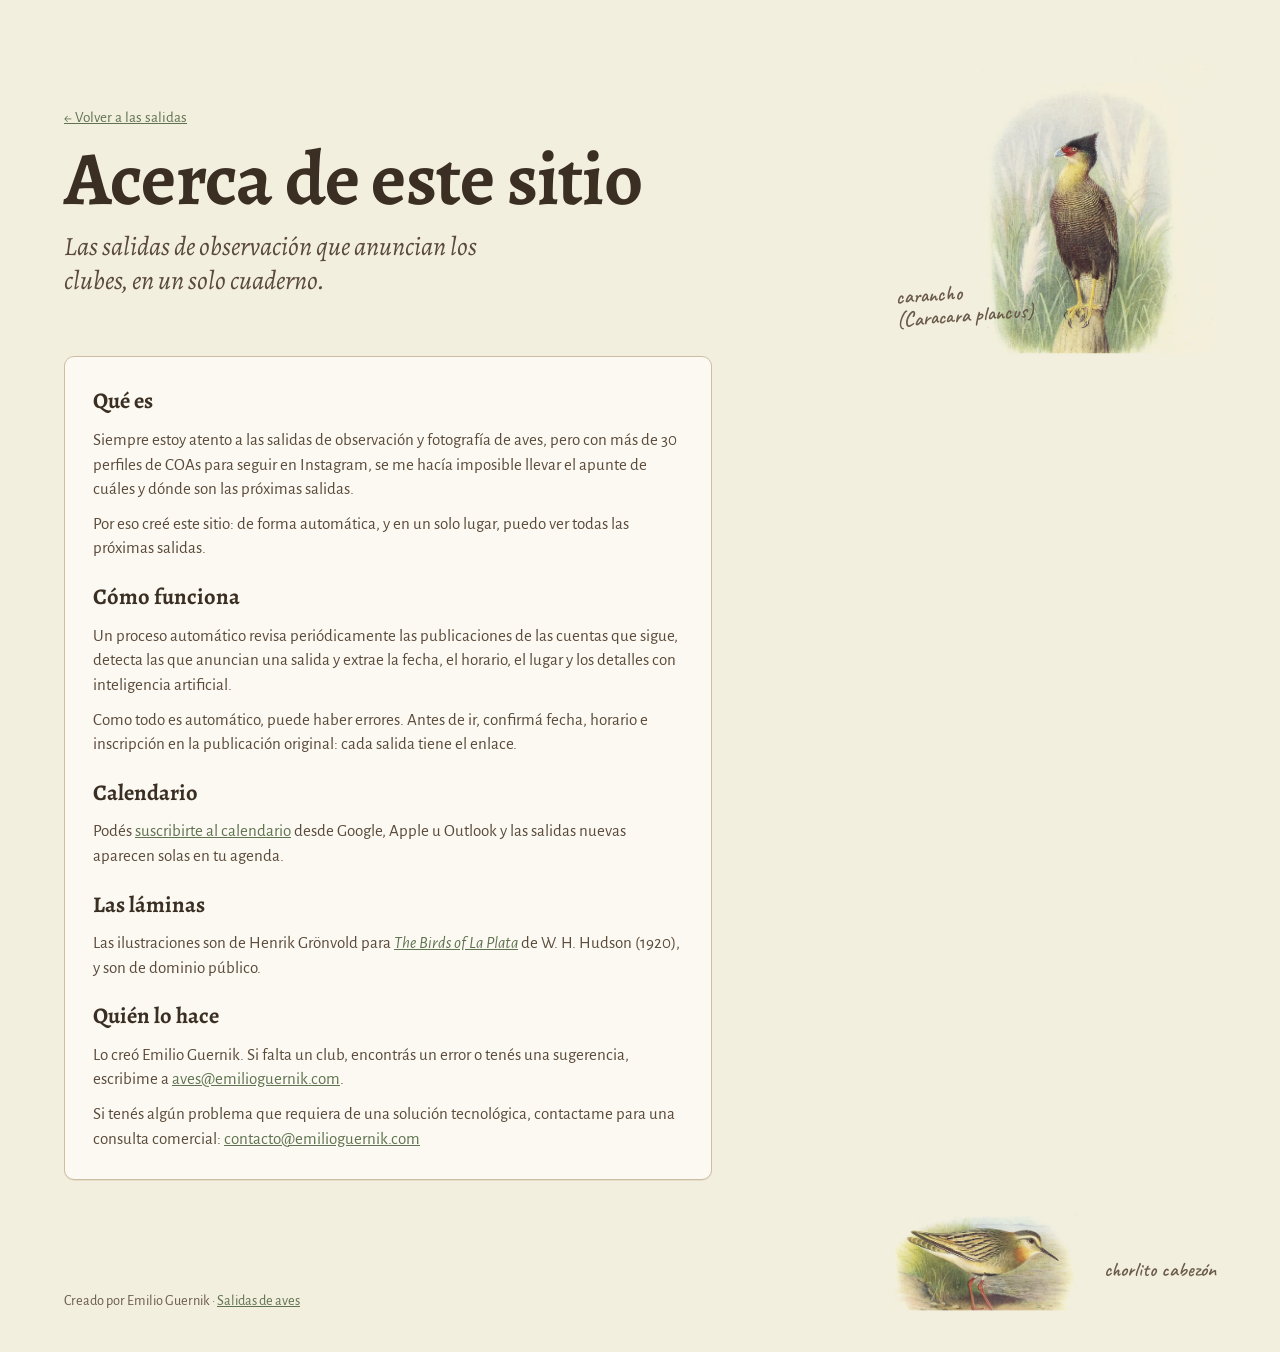
==== acerca.html @ 92a24837 "feat: contact box, byline and about page" ====
<!doctype html>
<html lang="es">
<head>
  <meta charset="utf-8">
  <meta name="viewport" content="width=device-width, initial-scale=1">
  <title>Acerca de · Salidas de aves</title>
  <meta name="description" content="Qué es Salidas de aves, cómo se arma y quién lo hace.">
  <meta name="theme-color" content="#F3EFDF">
  <link rel="preconnect" href="https://fonts.googleapis.com">
  <link rel="preconnect" href="https://fonts.gstatic.com" crossorigin>
  <link rel="stylesheet" href="https://fonts.googleapis.com/css2?family=Alegreya:ital,wght@0,500;0,700;1,500&family=Alegreya+Sans:wght@400;500;700&family=Caveat:wght@600&display=swap">
  <link rel="stylesheet" href="style.css">
</head>
<body>
  <header class="top wrap">
    <div class="intro">
      <p class="back"><a href="./">← Volver a las salidas</a></p>
      <h1>Acerca de este sitio</h1>
      <p class="lede">Las salidas de observación que anuncian los clubes, en un solo cuaderno.</p>
    </div>
    <figure class="plate hero">
      <img class="bird" src="images/birds/carancho.webp" width="581" height="640" alt="Lámina de un carancho, por Henrik Grönvold (1920)">
      <figcaption class="hand">carancho<br>(Caracara plancus)</figcaption>
    </figure>
  </header>

  <main class="wrap">
    <article class="page about">
      <section>
        <h2>Qué es</h2>
        <p>Siempre estoy atento a las salidas de observación y fotografía de aves, pero con más de 30 perfiles de COAs para seguir en Instagram, se me hacía imposible llevar el apunte de cuáles y dónde son las próximas salidas.</p>
        <p>Por eso creé este sitio: de forma automática, y en un solo lugar, puedo ver todas las próximas salidas.</p>
      </section>

      <section>
        <h2>Cómo funciona</h2>
        <p>Un proceso automático revisa periódicamente las publicaciones de las cuentas que sigue, detecta las que anuncian una salida y extrae la fecha, el horario, el lugar y los detalles con inteligencia artificial.</p>
        <p>Como todo es automático, puede haber errores. Antes de ir, confirmá fecha, horario e inscripción en la publicación original: cada salida tiene el enlace.</p>
      </section>

      <section>
        <h2>Calendario</h2>
        <p>Podés <a class="subscribe" href="data/salidas.ics">suscribirte al calendario</a> desde Google, Apple u Outlook y las salidas nuevas aparecen solas en tu agenda.</p>
      </section>

      <section>
        <h2>Las láminas</h2>
        <p>Las ilustraciones son de Henrik Grönvold para <a href="https://archive.org/details/birdsoflaplata02huds"><em>The Birds of La Plata</em></a> de W. H. Hudson (1920), y son de dominio público.</p>
      </section>

      <section>
        <h2>Quién lo hace</h2>
        <p>Lo creó Emilio Guernik. Si falta un club, encontrás un error o tenés una sugerencia, escribime a <a href="mailto:aves@emilioguernik.com">aves@emilioguernik.com</a>.</p>
        <p>Si tenés algún problema que requiera de una solución tecnológica, contactame para una consulta comercial: <a href="mailto:contacto@emilioguernik.com">contacto@emilioguernik.com</a></p>
      </section>
    </article>
  </main>

  <footer class="wrap foot">
    <div>
      <p class="byline">Creado por Emilio Guernik · <a href="./">Salidas de aves</a></p>
    </div>
    <figure class="plate">
      <img class="bird" src="images/birds/chorlito-cabezon.webp" width="640" height="323" alt="Lámina de un chorlito cabezón, por Henrik Grönvold (1920)" loading="lazy">
      <figcaption class="hand">chorlito cabezón</figcaption>
    </figure>
  </footer>

  <script>
    // webcal:// makes phones and calendar apps offer to subscribe instead of downloading
    const webcal = new URL('data/salidas.ics', location.href).href.replace(/^https?:/, 'webcal:');
    document.querySelectorAll('.subscribe').forEach((a) => (a.href = webcal));
  </script>
</body>
</html>
---- style.css ----
/* Field notebook: warm paper, Grönvold's plates, ink and sage, rufous handwritten notes */
:root {
  --paper: #F3EFDF;
  --sheet: #FBF9F1;
  --ink: #3B2F24;
  --ink-2: #5A4A3B;
  --ink-3: #6B5B4B;
  --faint: #8A7A69;
  --rule: #DDD0BA;
  --rule-2: #CDBEA3;
  --dash: #D6C8AF;
  --field: #BFAF95;
  --sage: #5F7350;
  --sage-dark: #3F5134;
  --sage-wash: #EEF0E6;
  --sage-rule: #C6CDB5;
  --rufous: #A04E23;
  --serif: 'Alegreya', Georgia, serif;
  --sans: 'Alegreya Sans', system-ui, sans-serif;
  --hand: 'Caveat', 'Segoe Print', cursive;
  --perch: 150px;
  color-scheme: light;
}

* { box-sizing: border-box; }

body {
  margin: 0;
  overflow-x: hidden;
  background: var(--paper);
  color: var(--ink);
  font: 17px/1.45 var(--sans);
}

a { color: var(--sage); }
a:hover { color: var(--sage-dark); }
:focus-visible { outline: 2px solid var(--rufous); outline-offset: 2px; }
h1, h2, h3 { font-family: var(--serif); }
p { margin: 0; }

.hand { font-family: var(--hand); font-weight: 600; }
.wrap { max-width: 1200px; margin: 0 auto; padding: 0 24px; }

/* Plates are scanned on white paper: multiply drops the white into the page */
.bird { display: block; height: auto; mix-blend-mode: multiply; }
.plate { margin: 0; position: relative; }

.btn {
  min-height: 46px;
  display: inline-flex;
  align-items: center;
  gap: 10px;
  padding: 0 20px;
  border-radius: 8px;
  background: var(--sage);
  color: #FFFFFF;
  font-weight: 700;
  text-decoration: none;
}
.btn:hover { background: var(--sage-dark); color: #FFFFFF; }

/* Header */
.top { display: flex; gap: 24px; align-items: center; justify-content: space-between; padding-top: 48px; }
.intro { flex: 1 1 auto; min-width: 0; display: flex; flex-direction: column; gap: 12px; }
h1 { margin: 0; font-size: clamp(2.6rem, 8vw, 4.75rem); line-height: 1; font-weight: 700; letter-spacing: -0.01em; }
.lede { max-width: 34ch; font-family: var(--serif); font-style: italic; font-size: clamp(1.2rem, 3vw, 1.65rem); line-height: 1.3; color: var(--ink-2); }
.cta { display: flex; flex-wrap: wrap; gap: 12px; align-items: center; margin-top: 8px; }
.cta .hand { font-size: 1.35rem; color: var(--ink-3); }
.hero { flex: 0 0 280px; }
.hero img { width: 280px; }
.hero figcaption { position: absolute; left: -40px; bottom: 30px; font-size: 1.3rem; line-height: 1.1; color: var(--ink-3); transform: rotate(-4deg); }

/* Filters */
main { padding-top: 24px; padding-bottom: 40px; }
.toolbar {
  display: flex;
  flex-wrap: wrap;
  gap: 12px;
  align-items: flex-end;
  padding: 16px;
  border: 1px solid var(--rule);
  border-radius: 10px;
  background: var(--sheet);
}
.field { flex: 1 1 180px; display: flex; flex-direction: column; gap: 6px; font-size: 0.85rem; font-weight: 500; color: var(--ink-2); }
.field.grow { flex: 2 1 280px; }
.field[hidden] { display: none; }
input[type="search"], select {
  min-height: 44px;
  padding: 0 12px;
  border: 1px solid var(--field);
  border-radius: 6px;
  background: var(--sheet);
  font: 1rem var(--sans);
  color: var(--ink);
}
.tabs { display: flex; gap: 4px; margin-left: auto; }
.tab {
  min-height: 44px;
  padding: 0 16px;
  border: 0;
  border-bottom: 3px solid transparent;
  background: transparent;
  color: var(--ink-3);
  font: 500 1.05rem var(--sans);
  cursor: pointer;
}
.tab[aria-pressed="true"] { border-bottom-color: var(--sage); color: var(--ink); font-weight: 700; }

.status { display: flex; align-items: center; min-height: 40px; margin-top: 14px; font-size: 0.95rem; color: var(--ink-3); }
.link { padding: 0; border: 0; background: none; font: inherit; color: var(--sage); text-decoration: underline; cursor: pointer; }

/* Pages and sidebar; birds perch above the panels on wide screens */
.layout { display: flex; flex-wrap: wrap; gap: 32px; align-items: flex-start; }
.pages { flex: 999 1 620px; min-width: 0; position: relative; display: flex; flex-direction: column; gap: 28px; }
.side { flex: 1 1 290px; min-width: 0; display: flex; flex-direction: column; gap: 20px; }
.perched { position: relative; margin-top: var(--perch); }
.perch { position: absolute; top: calc(-1 * var(--perch)); right: 20px; width: 140px; }
.perch.left { right: auto; left: 8px; }

.page { background: var(--sheet); border: 1px solid var(--rule-2); border-radius: 10px; box-shadow: 0 1px 0 #E8DDC9; }
.page-head { display: flex; flex-wrap: wrap; align-items: baseline; gap: 4px 16px; padding: 18px 22px 14px; border-bottom: 1px solid var(--rule); }
.page-head h2 { margin: 0; font-style: italic; font-size: clamp(1.5rem, 4vw, 2rem); font-weight: 500; }
.page-head .rel { font-size: 1.5rem; line-height: 1; color: var(--rufous); transform: rotate(-3deg); }
.page-head .n { margin-left: auto; color: var(--ink-3); }

.rows { list-style: none; margin: 0; padding: 0; }
.row {
  display: grid;
  grid-template-columns: 86px minmax(0, 1fr) auto;
  grid-template-areas: "when info flyer";
  gap: 14px 22px;
  align-items: start;
  padding: 20px 22px;
  border-bottom: 1px dashed var(--dash);
}
.row:last-child { border-bottom: 0; }

.when { grid-area: when; display: flex; flex-direction: column; gap: 6px; }
.time { font-family: var(--serif); font-size: 1.75rem; line-height: 1; font-weight: 700; font-variant-numeric: tabular-nums; }
.time.unknown { font-family: var(--hand); font-size: 1.3rem; font-weight: 600; color: var(--faint); }

.info { grid-area: info; min-width: 0; display: flex; flex-direction: column; gap: 5px; overflow-wrap: anywhere; }
.title { margin: 0; font-size: 1.4rem; line-height: 1.2; font-weight: 700; }
.where { color: var(--ink-2); }
.note { margin-top: 2px; padding-left: 12px; border-left: 2px solid var(--rule-2); font-size: 0.95rem; color: var(--ink-3); }
.also { font-size: 0.95rem; color: var(--ink-3); }
.links { display: flex; flex-wrap: wrap; gap: 4px 18px; margin-top: 6px; }
.links a { min-height: 32px; display: inline-flex; align-items: center; }
.account { font-weight: 700; }
.caption { margin-top: 6px; font-size: 0.95rem; color: var(--ink-3); }
.caption summary {
  display: inline-flex;
  align-items: center;
  gap: 8px;
  min-height: 36px;
  padding: 0 14px;
  border: 1px solid var(--field);
  border-radius: 6px;
  background: #FFFFFF;
  color: var(--ink-2);
  font-weight: 500;
  list-style: none;
  cursor: pointer;
}
.caption summary::-webkit-details-marker { display: none; }
.caption summary::after { content: ""; width: 7px; height: 7px; border: solid currentColor; border-width: 0 1.5px 1.5px 0; transform: translateY(-2px) rotate(45deg); transition: transform 0.15s ease; }
.caption[open] summary::after { transform: translateY(2px) rotate(-135deg); }
.caption summary:hover { border-color: var(--ink-3); color: var(--ink); }
.caption p { white-space: pre-line; margin-top: 10px; padding: 12px 14px; border-radius: 6px; background: var(--paper); }

.flyer {
  grid-area: flyer;
  display: block;
  padding: 6px;
  border: 1px solid var(--dash);
  background: #FFFFFF;
  box-shadow: 0 2px 6px rgba(59, 47, 36, 0.12);
  transform: rotate(var(--tilt, 0deg));
  cursor: zoom-in;
  transition: transform 0.15s ease;
}
.flyer:hover { transform: rotate(0deg) scale(1.03); }
.flyer img { display: block; width: 104px; height: 130px; object-fit: contain; background: #F3EDE2; }

.empty { padding: 32px 22px; font-size: 1.6rem; color: var(--ink-3); }

/* Sidebar panels */
.panel { background: var(--sheet); border: 1px solid var(--rule-2); border-radius: 10px; padding: 18px; }
.panel h2 { margin: 0; }
.cal-head { display: flex; align-items: center; justify-content: space-between; margin-bottom: 12px; }
.cal-head h2 { font-style: italic; font-size: 1.5rem; font-weight: 500; }
.cal-nav { width: 40px; height: 40px; border: 1px solid var(--rule); border-radius: 50%; background: #FFFFFF; color: var(--ink-2); font: 1.3rem/1 var(--serif); cursor: pointer; }
.cal-grid { display: grid; grid-template-columns: repeat(7, minmax(0, 1fr)); gap: 4px; text-align: center; }
.cal-names { font-size: 0.8rem; font-weight: 700; color: var(--ink-3); }
#cal-days { margin-top: 6px; }
#cal-days > * { display: flex; align-items: center; justify-content: center; height: 36px; border-radius: 50%; font-size: 0.9rem; }
#cal-days .past { color: var(--faint); }
#cal-days .today { border: 1.5px dashed var(--rufous); }
#cal-days .outing { border: 0; background: var(--sage); color: #FFFFFF; font: 700 0.9rem var(--sans); cursor: pointer; }
#cal-days .outing.today { box-shadow: 0 0 0 2px var(--sheet), 0 0 0 3.5px var(--rufous); }
#cal-days .outing[aria-pressed="true"] { background: var(--rufous); }
.legend { margin-top: 12px; font-size: 1.3rem; line-height: 1.1; color: var(--ink-3); }

.invite { background: var(--sage-wash); border-color: var(--sage-rule); padding: 20px; display: flex; flex-direction: column; gap: 10px; }
.invite h2 { font-size: 1.4rem; font-weight: 700; }
.invite p { color: #4A4034; }
.invite .btn { align-self: flex-start; }

.contact { display: flex; flex-direction: column; gap: 10px; padding: 20px; }
.contact h2 { font-size: 1.4rem; font-weight: 700; }
.contact p { color: var(--ink-2); }
.contact a { font-weight: 700; overflow-wrap: anywhere; }

.byline { font-size: 0.9rem; color: var(--ink-3); }

/* Footer */
.foot { display: flex; flex-wrap: wrap; gap: 16px 32px; align-items: flex-end; justify-content: space-between; padding-bottom: 40px; }
.foot > div { display: flex; flex-direction: column; gap: 8px; max-width: 64ch; font-size: 0.9rem; color: var(--ink-2); }
.foot .credit, #updated { color: var(--ink-3); font-size: 0.85rem; }
.foot .plate { display: flex; align-items: flex-end; gap: 4px; }
.foot .plate img { width: 260px; }
.foot figcaption { font-size: 1.25rem; color: var(--ink-3); padding-bottom: 28px; }

/* Flyer viewer */
#viewer { max-width: min(92vw, 720px); padding: 12px; border: 1px solid var(--rule-2); border-radius: 10px; background: var(--sheet); color: var(--ink); }
#viewer::backdrop { background: rgba(59, 47, 36, 0.55); }
#viewer img { display: block; max-width: 100%; max-height: 78vh; margin: 0 auto; }
.viewer-links { display: flex; justify-content: space-between; align-items: center; gap: 16px; margin-top: 10px; }
.close { min-height: 40px; padding: 0 14px; border: 1px solid var(--field); border-radius: 6px; background: #FFFFFF; font: 500 1rem var(--sans); color: var(--ink); cursor: pointer; }

/* Narrow screens: no perched birds, rows stack */
@media (max-width: 899px) {
  :root { --perch: 0px; }
  .perch { display: none; }
  .layout { gap: 24px; }
}

@media (max-width: 640px) {
  .wrap { padding: 0 16px; }
  .top { padding-top: 28px; gap: 12px; align-items: flex-start; }
  .hero { flex: 0 0 96px; }
  .hero img { width: 96px; }
  .hero figcaption { display: none; }
  .toolbar { padding: 12px; }
  .tabs { margin-left: 0; width: 100%; }
  .tab { flex: 1; }
  .page-head { padding: 14px 16px 10px; }
  .row {
    grid-template-columns: minmax(0, 1fr) auto;
    grid-template-areas: "when when" "info flyer";
    gap: 8px 14px;
    padding: 16px;
  }
  .when { flex-direction: row; align-items: center; gap: 18px; }
  .title { font-size: 1.2rem; }
  .flyer { padding: 4px; }
  .flyer img { width: 76px; height: 95px; }
  .foot .plate img { width: 180px; }
  .foot figcaption { padding-bottom: 16px; }
}

/* About page */
.back { font-size: 0.95rem; }
.about { max-width: 72ch; padding: 8px 28px 28px; }
.about section { display: flex; flex-direction: column; gap: 10px; padding-top: 20px; }
.about h2 { margin: 0; font-size: 1.4rem; font-weight: 700; }
.about p { color: var(--ink-2); }
@media (max-width: 640px) {
  .about { padding: 4px 18px 22px; }
}
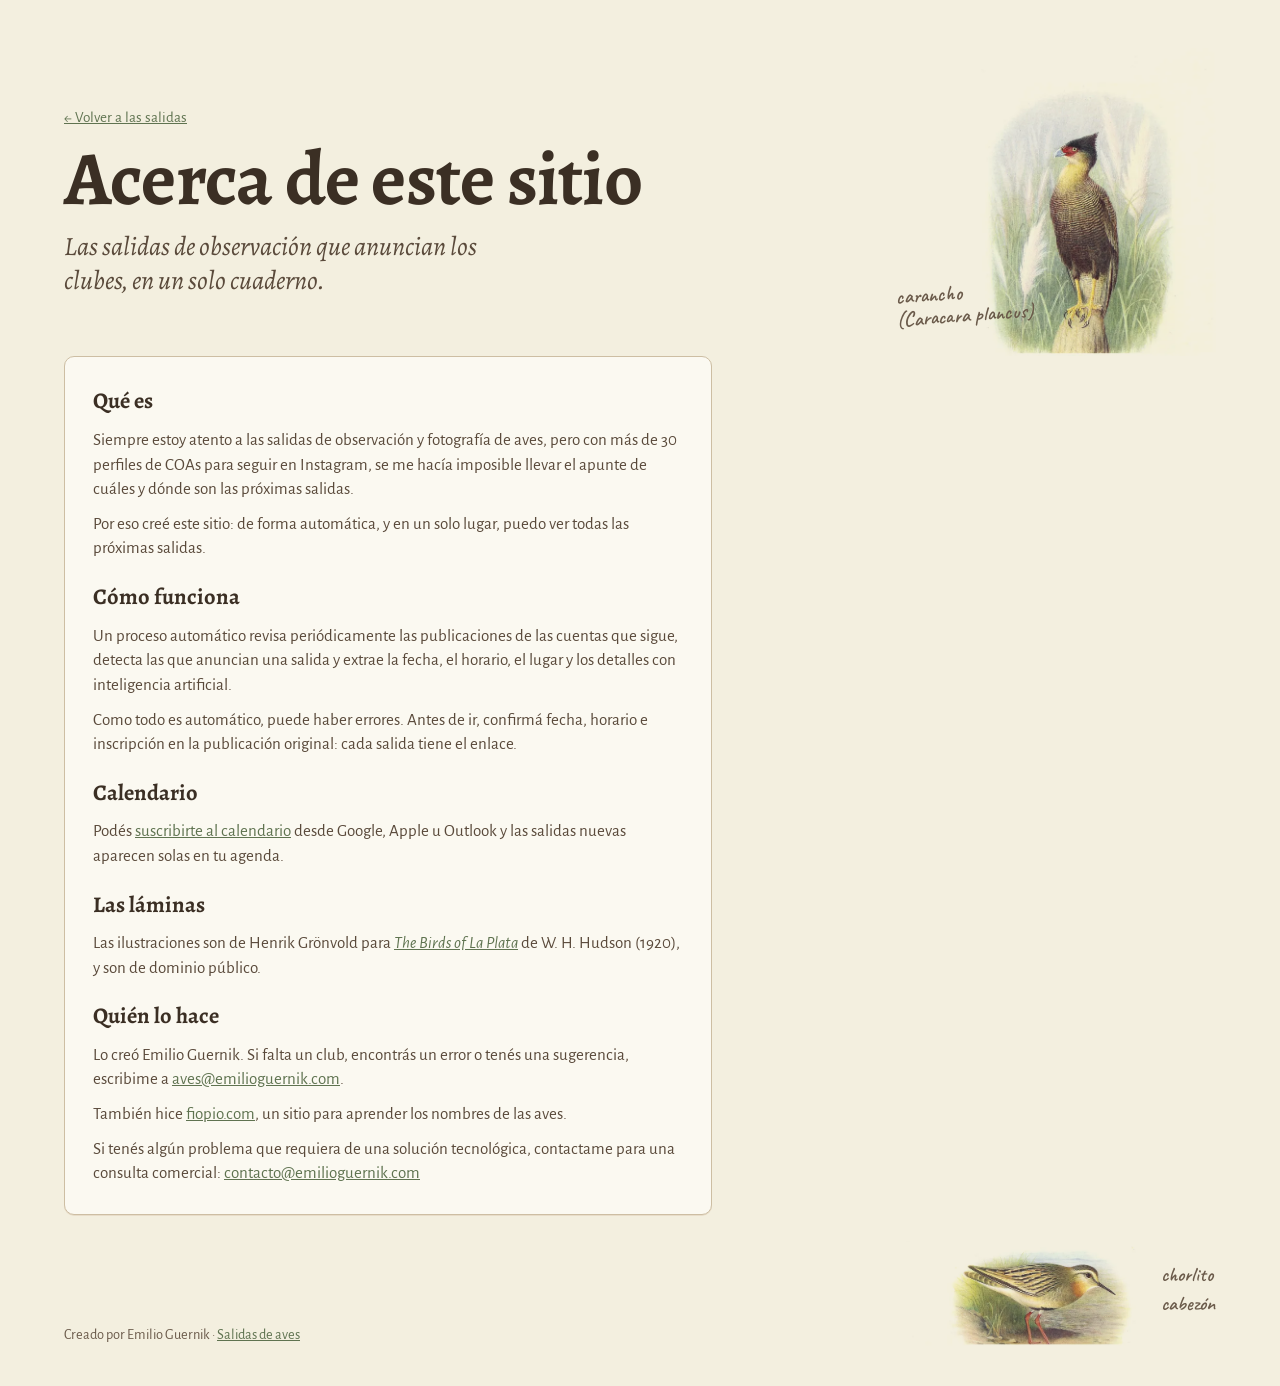
==== commit 35566684: "feat: link to fiopio.com in about page" ====
--- a/acerca.html
+++ b/acerca.html
@@ -51,6 +51,7 @@
       <section>
         <h2>Quién lo hace</h2>
         <p>Lo creó Emilio Guernik. Si falta un club, encontrás un error o tenés una sugerencia, escribime a <a href="mailto:aves@emilioguernik.com">aves@emilioguernik.com</a>.</p>
+        <p>También hice <a href="https://fiopio.com">fiopio.com</a>, un sitio para aprender los nombres de las aves.</p>
         <p>Si tenés algún problema que requiera de una solución tecnológica, contactame para una consulta comercial: <a href="mailto:contacto@emilioguernik.com">contacto@emilioguernik.com</a></p>
       </section>
     </article>
--- a/style.css
+++ b/style.css
@@ -215,10 +215,11 @@
 .byline { font-size: 0.9rem; color: var(--ink-3); }
 
 /* Footer */
-.foot { display: flex; flex-wrap: wrap; gap: 16px 32px; align-items: flex-end; justify-content: space-between; padding-bottom: 40px; }
-.foot > div { display: flex; flex-direction: column; gap: 8px; max-width: 64ch; font-size: 0.9rem; color: var(--ink-2); }
+/* Same columns as .layout so the footer lines up with the pages and sidebar */
+.foot { display: flex; flex-wrap: wrap; gap: 16px 32px; align-items: flex-end; padding-bottom: 40px; }
+.foot > div { flex: 999 1 620px; min-width: 0; display: flex; flex-direction: column; gap: 8px; font-size: 0.9rem; color: var(--ink-2); }
 .foot .credit, #updated { color: var(--ink-3); font-size: 0.85rem; }
-.foot .plate { display: flex; align-items: flex-end; gap: 4px; }
+.foot .plate { flex: 1 1 290px; display: flex; justify-content: flex-end; align-items: flex-end; gap: 4px; }
 .foot .plate img { width: 260px; }
 .foot figcaption { font-size: 1.25rem; color: var(--ink-3); padding-bottom: 28px; }
 
